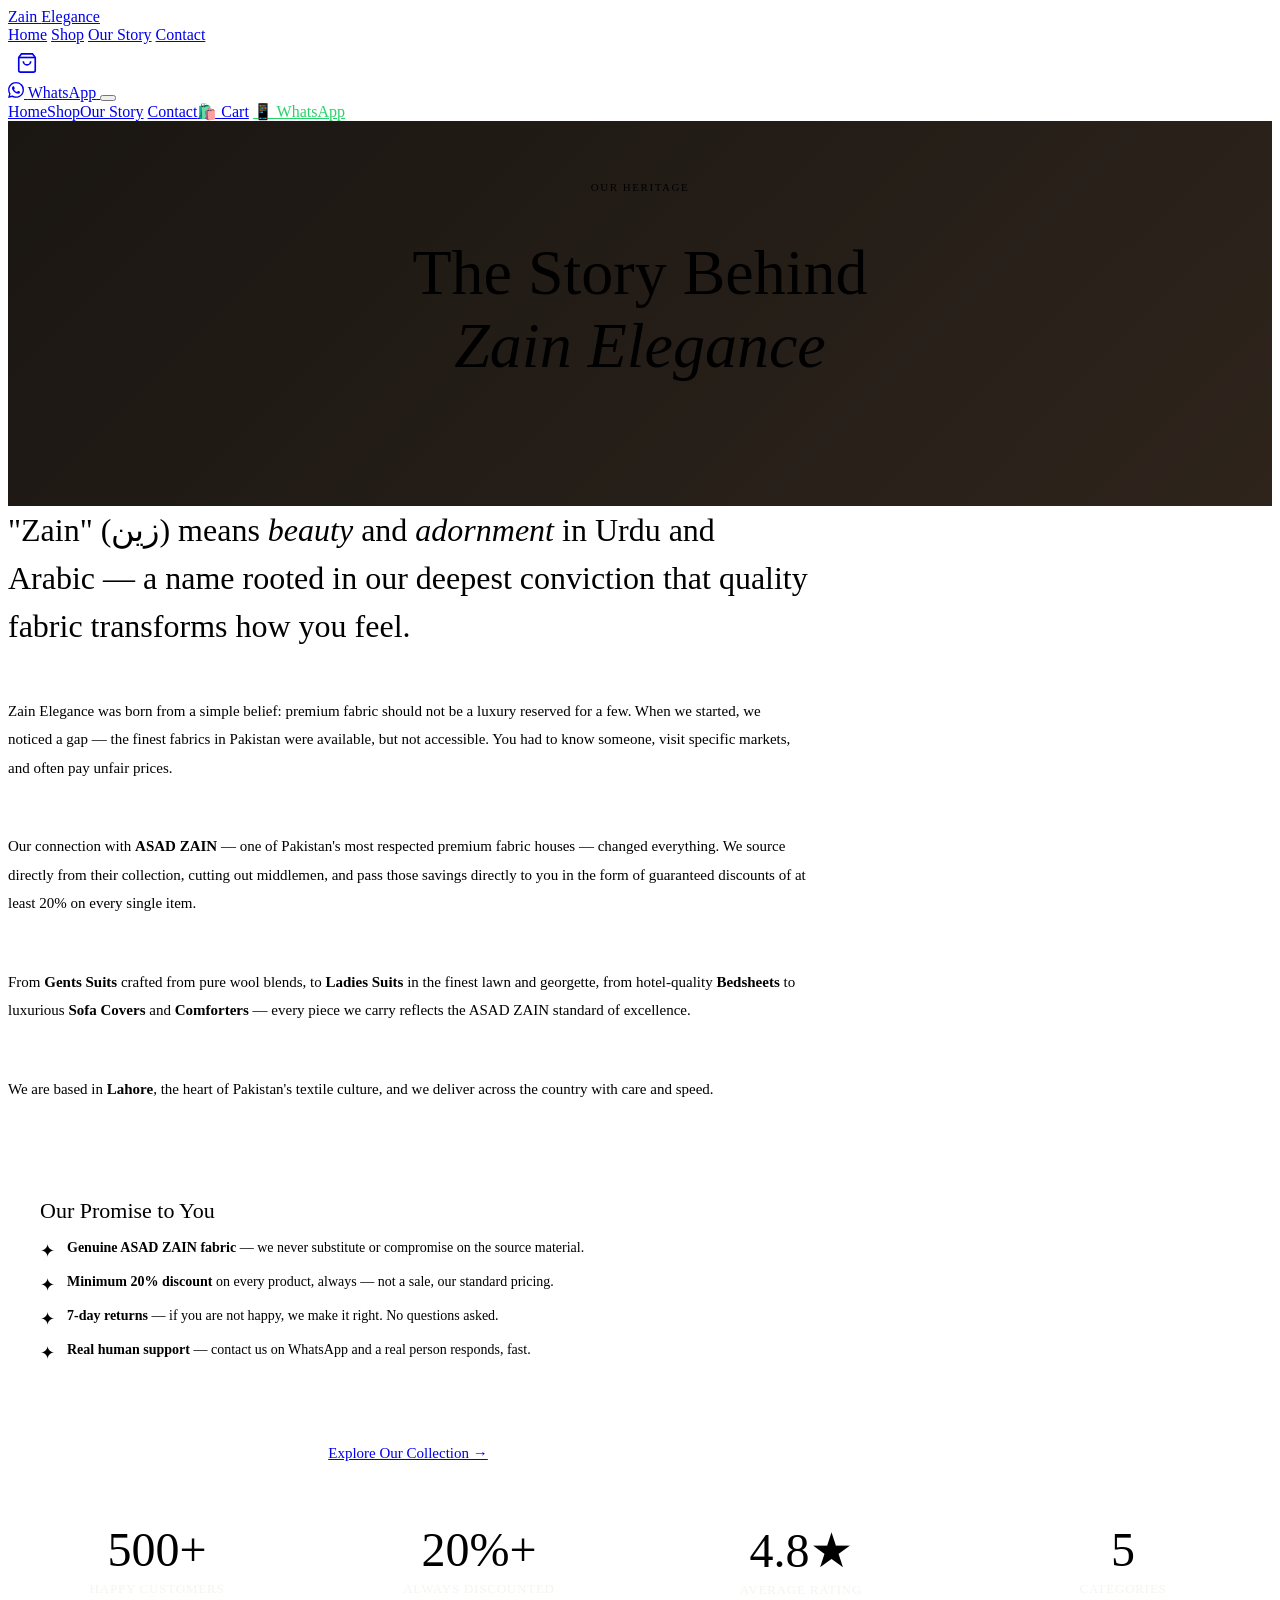
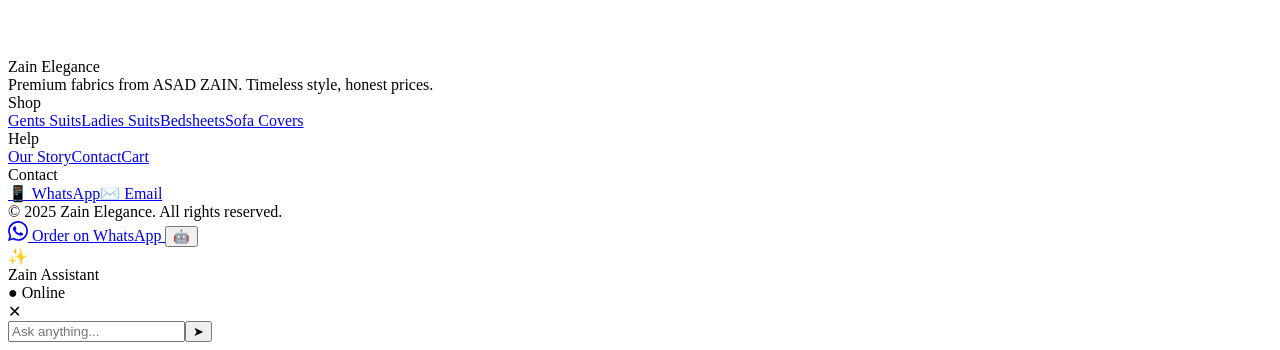
==== about.html @ bb75eb42 "Add files via upload" ====
<!DOCTYPE html>
<html lang="en">
<head>
  <meta charset="UTF-8">
  <meta name="viewport" content="width=device-width, initial-scale=1.0">
  <title>Our Story — Zain Elegance</title>
  <link rel="stylesheet" href="assets/css/style.css">
  <link rel="icon" href="data:image/svg+xml,<svg xmlns='http://www.w3.org/2000/svg' viewBox='0 0 100 100'><text y='.9em' font-size='90'>🪡</text></svg>">
</head>
<body>

<nav class="nav">
  <div class="nav-inner">
    <a href="index.html" class="nav-logo">Zain <span>Elegance</span></a>
    <div class="nav-links">
      <a href="index.html">Home</a>
      <a href="shop.html">Shop</a>
      <a href="about.html" class="active">Our Story</a>
      <a href="contact.html">Contact</a>
    </div>
    <div class="nav-actions">
      <a href="cart.html" style="position:relative;display:flex;align-items:center;padding:8px">
        <svg width="22" height="22" fill="none" stroke="currentColor" stroke-width="1.8" viewBox="0 0 24 24"><path d="M6 2L3 6v14a2 2 0 002 2h14a2 2 0 002-2V6l-3-4z"/><line x1="3" y1="6" x2="21" y2="6"/><path d="M16 10a4 4 0 01-8 0"/></svg>
        <span class="cart-count" style="position:absolute;top:2px;right:2px;width:16px;height:16px;background:var(--gold);color:white;border-radius:50%;font-size:10px;font-weight:600;display:none;align-items:center;justify-content:center">0</span>
      </a>
      <a href="https://wa.me/923XXXXXXXXX" target="_blank" class="nav-whatsapp">
        <svg width="16" height="16" viewBox="0 0 24 24" fill="currentColor"><path d="M17.472 14.382c-.297-.149-1.758-.867-2.03-.967-.273-.099-.471-.148-.67.15-.197.297-.767.966-.94 1.164-.173.199-.347.223-.644.075-.297-.15-1.255-.463-2.39-1.475-.883-.788-1.48-1.761-1.653-2.059-.173-.297-.018-.458.13-.606.134-.133.298-.347.446-.52.149-.174.198-.298.298-.497.099-.198.05-.371-.025-.52-.075-.149-.669-1.612-.916-2.207-.242-.579-.487-.5-.669-.51-.173-.008-.371-.01-.57-.01-.198 0-.52.074-.792.372-.272.297-1.04 1.016-1.04 2.479 0 1.462 1.065 2.875 1.213 3.074.149.198 2.096 3.2 5.077 4.487.709.306 1.262.489 1.694.625.712.227 1.36.195 1.871.118.571-.085 1.758-.719 2.006-1.413.248-.694.248-1.289.173-1.413-.074-.124-.272-.198-.57-.347m-5.421 7.403h-.004a9.87 9.87 0 01-5.031-1.378l-.361-.214-3.741.982.998-3.648-.235-.374a9.86 9.86 0 01-1.51-5.26c.001-5.45 4.436-9.884 9.888-9.884 2.64 0 5.122 1.03 6.988 2.898a9.825 9.825 0 012.893 6.994c-.003 5.45-4.437 9.884-9.885 9.884m8.413-18.297A11.815 11.815 0 0012.05 0C5.495 0 .16 5.335.157 11.892c0 2.096.547 4.142 1.588 5.945L.057 24l6.305-1.654a11.882 11.882 0 005.683 1.448h.005c6.554 0 11.89-5.335 11.893-11.893A11.821 11.821 0 0020.885 3.488"/></svg>
        <span>WhatsApp</span>
      </a>
      <button class="nav-hamburger" id="nav-hamburger"><span></span><span></span><span></span></button>
    </div>
  </div>
</nav>
<div class="mobile-menu" id="mobile-menu">
  <a href="index.html">Home</a><a href="shop.html">Shop</a><a href="about.html">Our Story</a>
  <a href="contact.html">Contact</a><a href="cart.html">🛍️ Cart</a>
  <a href="https://wa.me/923XXXXXXXXX" target="_blank" style="color:#25D366">📱 WhatsApp</a>
</div>

<!-- HERO -->
<div style="padding-top:var(--nav-h);background:linear-gradient(135deg,#1A1612,#2E241C);padding-bottom:80px">
  <div class="container" style="padding-top:60px;text-align:center">
    <div style="font-size:11px;letter-spacing:.14em;text-transform:uppercase;color:var(--gold-light);margin-bottom:12px">Our Heritage</div>
    <h1 style="font-family:var(--font-display);font-size:clamp(36px,6vw,64px);font-weight:300;color:var(--cream);line-height:1.15">The Story Behind<br><em style="color:var(--gold-light)">Zain Elegance</em></h1>
  </div>
</div>

<!-- STORY CONTENT -->
<section class="section">
  <div class="container" style="max-width:800px">

    <div style="font-family:var(--font-display);font-size:clamp(22px,3vw,32px);font-weight:300;color:var(--ink);line-height:1.5;margin-bottom:32px">
      "Zain" (زین) means <em>beauty</em> and <em>adornment</em> in Urdu and Arabic — a name rooted in our deepest conviction that quality fabric transforms how you feel.
    </div>

    <div style="font-size:15px;color:var(--ink-soft);line-height:1.9;display:flex;flex-direction:column;gap:20px">
      <p>Zain Elegance was born from a simple belief: premium fabric should not be a luxury reserved for a few. When we started, we noticed a gap — the finest fabrics in Pakistan were available, but not accessible. You had to know someone, visit specific markets, and often pay unfair prices.</p>
      <p>Our connection with <strong>ASAD ZAIN</strong> — one of Pakistan's most respected premium fabric houses — changed everything. We source directly from their collection, cutting out middlemen, and pass those savings directly to you in the form of guaranteed discounts of at least 20% on every single item.</p>
      <p>From <strong>Gents Suits</strong> crafted from pure wool blends, to <strong>Ladies Suits</strong> in the finest lawn and georgette, from hotel-quality <strong>Bedsheets</strong> to luxurious <strong>Sofa Covers</strong> and <strong>Comforters</strong> — every piece we carry reflects the ASAD ZAIN standard of excellence.</p>
      <p>We are based in <strong>Lahore</strong>, the heart of Pakistan's textile culture, and we deliver across the country with care and speed.</p>
    </div>

    <div style="margin:48px 0;padding:32px;background:var(--gold-pale);border-radius:var(--radius-lg);border-left:4px solid var(--gold)">
      <div style="font-family:var(--font-display);font-size:22px;font-weight:400;color:var(--ink);margin-bottom:8px">Our Promise to You</div>
      <div style="display:flex;flex-direction:column;gap:12px;margin-top:16px">
        <div style="display:flex;gap:12px;align-items:flex-start;font-size:14px;color:var(--ink-soft)">
          <span style="color:var(--gold);font-size:18px;flex-shrink:0">✦</span>
          <span><strong>Genuine ASAD ZAIN fabric</strong> — we never substitute or compromise on the source material.</span>
        </div>
        <div style="display:flex;gap:12px;align-items:flex-start;font-size:14px;color:var(--ink-soft)">
          <span style="color:var(--gold);font-size:18px;flex-shrink:0">✦</span>
          <span><strong>Minimum 20% discount</strong> on every product, always — not a sale, our standard pricing.</span>
        </div>
        <div style="display:flex;gap:12px;align-items:flex-start;font-size:14px;color:var(--ink-soft)">
          <span style="color:var(--gold);font-size:18px;flex-shrink:0">✦</span>
          <span><strong>7-day returns</strong> — if you are not happy, we make it right. No questions asked.</span>
        </div>
        <div style="display:flex;gap:12px;align-items:flex-start;font-size:14px;color:var(--ink-soft)">
          <span style="color:var(--gold);font-size:18px;flex-shrink:0">✦</span>
          <span><strong>Real human support</strong> — contact us on WhatsApp and a real person responds, fast.</span>
        </div>
      </div>
    </div>

    <div style="text-align:center">
      <a href="shop.html" class="btn-primary" style="font-size:15px;padding:14px 32px">Explore Our Collection →</a>
    </div>
  </div>
</section>

<!-- Stats -->
<div style="background:var(--ink);padding:60px 0">
  <div class="container">
    <div style="display:grid;grid-template-columns:repeat(4,1fr);gap:24px;text-align:center" class="stats-grid">
      <div>
        <div style="font-family:var(--font-display);font-size:48px;font-weight:300;color:var(--gold-light)">500+</div>
        <div style="font-size:13px;color:rgba(240,234,224,.5);margin-top:4px;text-transform:uppercase;letter-spacing:.06em">Happy Customers</div>
      </div>
      <div>
        <div style="font-family:var(--font-display);font-size:48px;font-weight:300;color:var(--gold-light)">20%+</div>
        <div style="font-size:13px;color:rgba(240,234,224,.5);margin-top:4px;text-transform:uppercase;letter-spacing:.06em">Always Discounted</div>
      </div>
      <div>
        <div style="font-family:var(--font-display);font-size:48px;font-weight:300;color:var(--gold-light)">4.8★</div>
        <div style="font-size:13px;color:rgba(240,234,224,.5);margin-top:4px;text-transform:uppercase;letter-spacing:.06em">Average Rating</div>
      </div>
      <div>
        <div style="font-family:var(--font-display);font-size:48px;font-weight:300;color:var(--gold-light)">5</div>
        <div style="font-size:13px;color:rgba(240,234,224,.5);margin-top:4px;text-transform:uppercase;letter-spacing:.06em">Categories</div>
      </div>
    </div>
  </div>
</div>

<style>
@media(max-width:640px){.stats-grid{grid-template-columns:1fr 1fr!important;gap:16px!important}}
</style>

<!-- FOOTER -->
<footer class="footer">
  <div class="container">
    <div class="footer-grid">
      <div class="footer-brand">
        <div class="footer-logo">Zain <span>Elegance</span></div>
        <div class="footer-tagline">Premium fabrics from ASAD ZAIN. Timeless style, honest prices.</div>
      </div>
      <div><div class="footer-col-title">Shop</div><div class="footer-links"><a href="shop.html?cat=gents-suits">Gents Suits</a><a href="shop.html?cat=ladies-suits">Ladies Suits</a><a href="shop.html?cat=bedsheets">Bedsheets</a><a href="shop.html?cat=sofa-covers">Sofa Covers</a></div></div>
      <div><div class="footer-col-title">Help</div><div class="footer-links"><a href="about.html">Our Story</a><a href="contact.html">Contact</a><a href="cart.html">Cart</a></div></div>
      <div><div class="footer-col-title">Contact</div><div class="footer-links"><a href="https://wa.me/923XXXXXXXXX" target="_blank">📱 WhatsApp</a><a href="mailto:info@zainelegance.pk">✉️ Email</a></div></div>
    </div>
    <div class="footer-bottom"><div class="footer-copy">© 2025 Zain Elegance. All rights reserved.</div></div>
  </div>
</footer>

<a id="wa-float" href="https://wa.me/923XXXXXXXXX" target="_blank" class="wa-float">
  <svg width="20" height="20" viewBox="0 0 24 24" fill="currentColor"><path d="M17.472 14.382c-.297-.149-1.758-.867-2.03-.967-.273-.099-.471-.148-.67.15-.197.297-.767.966-.94 1.164-.173.199-.347.223-.644.075-.297-.15-1.255-.463-2.39-1.475-.883-.788-1.48-1.761-1.653-2.059-.173-.297-.018-.458.13-.606.134-.133.298-.347.446-.52.149-.174.198-.298.298-.497.099-.198.05-.371-.025-.52-.075-.149-.669-1.612-.916-2.207-.242-.579-.487-.5-.669-.51-.173-.008-.371-.01-.57-.01-.198 0-.52.074-.792.372-.272.297-1.04 1.016-1.04 2.479 0 1.462 1.065 2.875 1.213 3.074.149.198 2.096 3.2 5.077 4.487.709.306 1.262.489 1.694.625.712.227 1.36.195 1.871.118.571-.085 1.758-.719 2.006-1.413.248-.694.248-1.289.173-1.413-.074-.124-.272-.198-.57-.347m-5.421 7.403h-.004a9.87 9.87 0 01-5.031-1.378l-.361-.214-3.741.982.998-3.648-.235-.374a9.86 9.86 0 01-1.51-5.26c.001-5.45 4.436-9.884 9.888-9.884 2.64 0 5.122 1.03 6.988 2.898a9.825 9.825 0 012.893 6.994c-.003 5.45-4.437 9.884-9.885 9.884m8.413-18.297A11.815 11.815 0 0012.05 0C5.495 0 .16 5.335.157 11.892c0 2.096.547 4.142 1.588 5.945L.057 24l6.305-1.654a11.882 11.882 0 005.683 1.448h.005c6.554 0 11.89-5.335 11.893-11.893A11.821 11.821 0 0020.885 3.488"/></svg>
  Order on WhatsApp
</a>
<button class="chat-btn" id="chat-btn">🤖</button>
<div class="chat-window" id="chat-window">
  <div class="chat-header"><div class="chat-avatar">✨</div><div class="chat-header-text"><div class="chat-header-name">Zain Assistant</div><div class="chat-header-status">● Online</div></div><div class="chat-close" id="chat-close">✕</div></div>
  <div class="chat-messages" id="chat-messages"></div>
  <div class="chat-input-row"><input class="chat-input" id="chat-input" placeholder="Ask anything..." type="text"><button class="chat-send" id="chat-send">➤</button></div>
</div>

<script src="assets/js/cart.js"></script>
<script src="assets/js/ai-chat.js"></script>
</body>
</html>
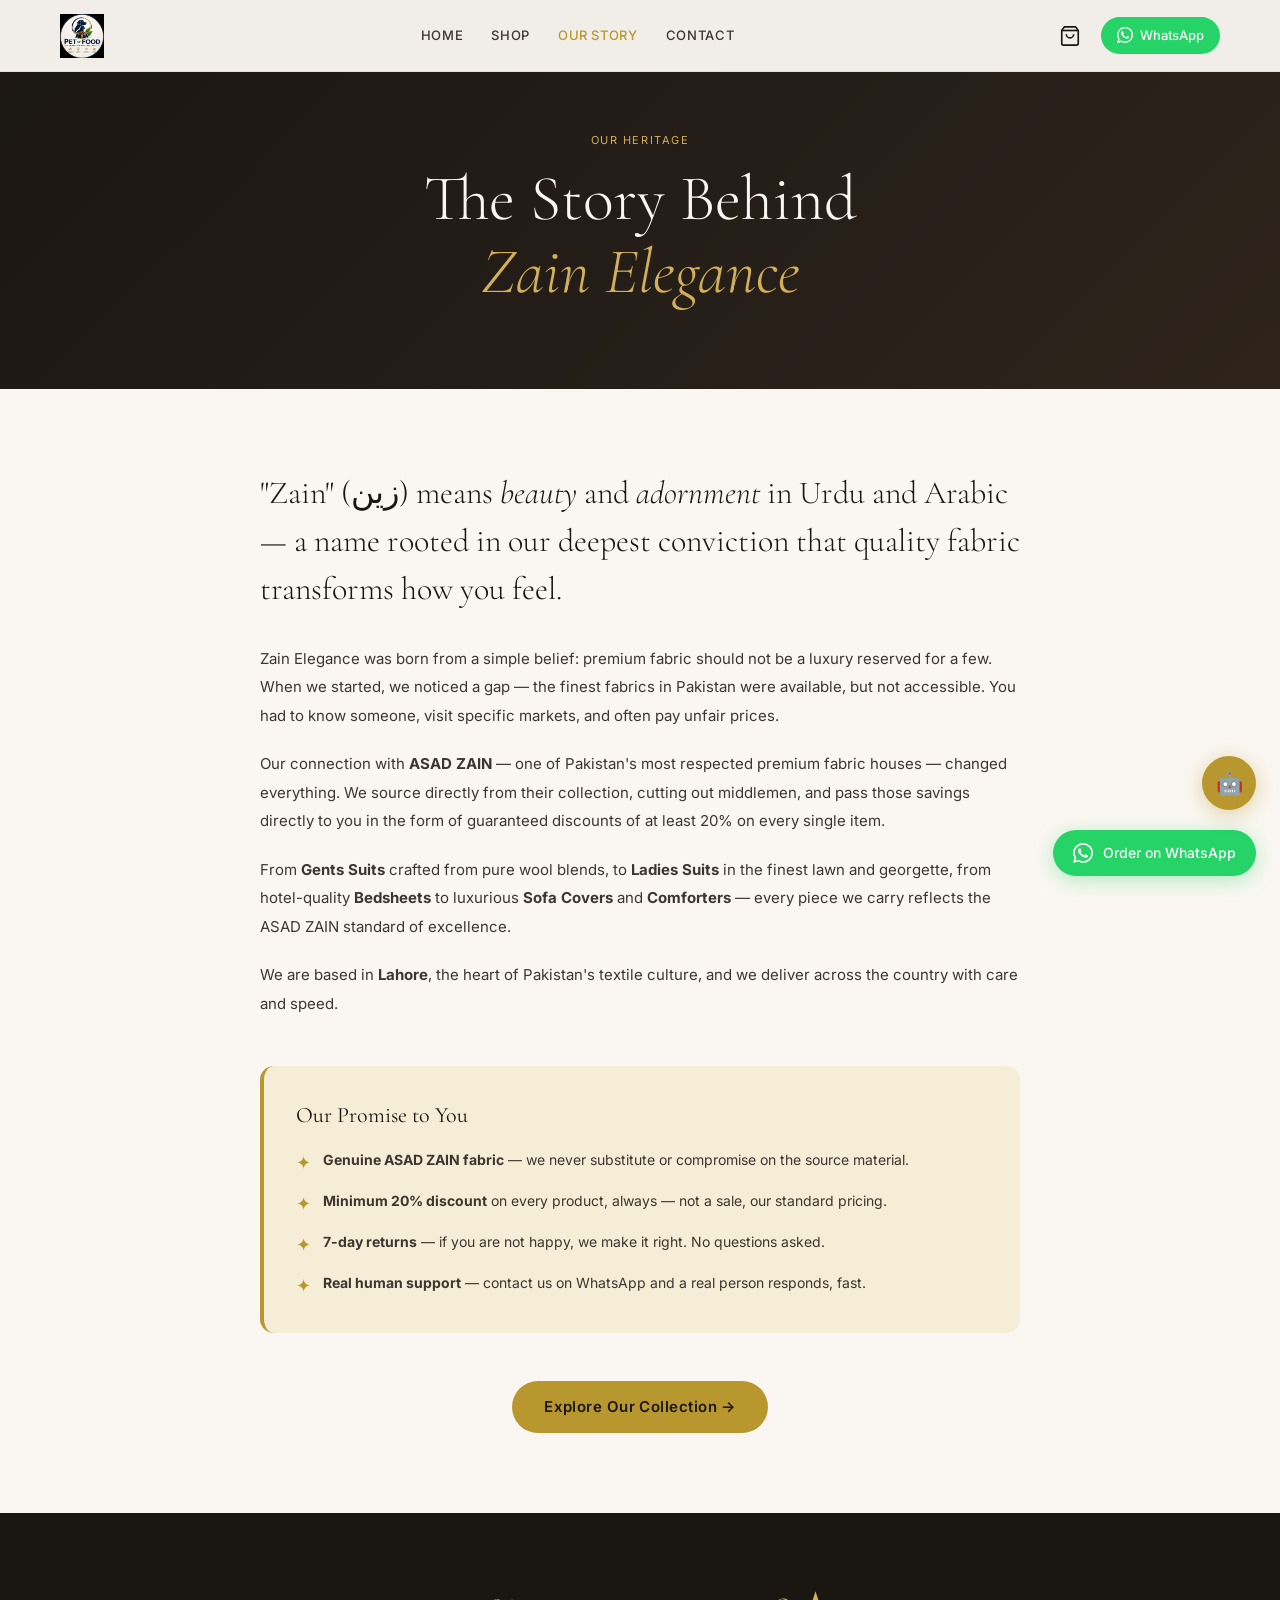
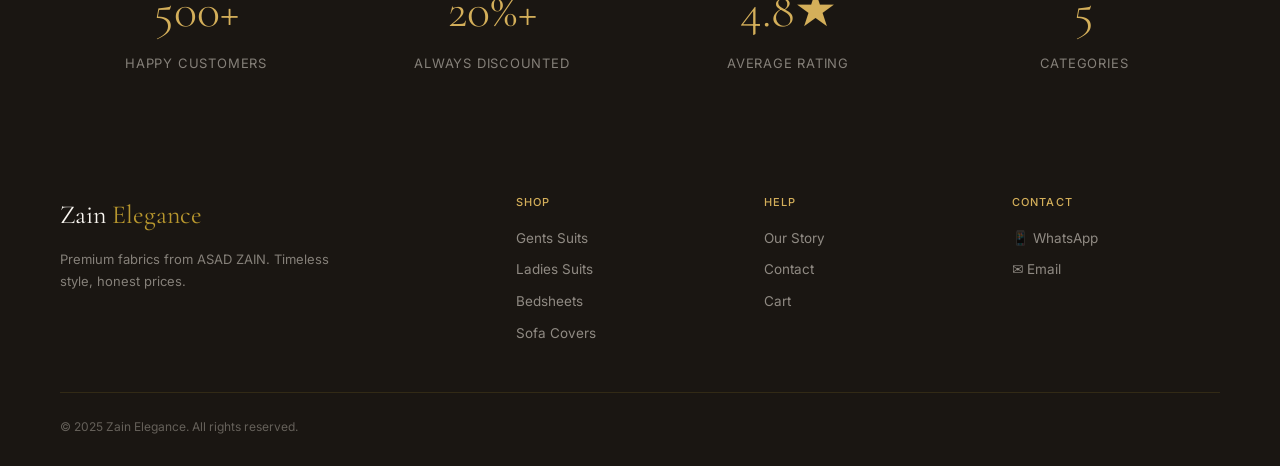
==== commit 60fbf8d2: "Add files via upload" ====
--- a/about.html
+++ b/about.html
@@ -11,7 +11,7 @@
 
 <nav class="nav">
   <div class="nav-inner">
-    <a href="index.html" class="nav-logo">Zain <span>Elegance</span></a>
+    <a href="index.html" class="nav-logo"><img src="assets/images/logo.jpeg" alt="Zain Elegance" style="height:44px;width:auto;display:block"></a>
     <div class="nav-links">
       <a href="index.html">Home</a>
       <a href="shop.html">Shop</a>
--- a/assets/css/style.css
+++ b/assets/css/style.css
@@ -0,0 +1,618 @@
+/* ═══════════════════════════════════════════
+   ZAIN ELEGANCE — Design System
+   Premium Fabric Store
+═══════════════════════════════════════════ */
+
+@import url('https://fonts.googleapis.com/css2?family=Cormorant+Garamond:ital,wght@0,300;0,400;0,500;0,600;1,300;1,400&family=Inter:wght@300;400;500;600&display=swap');
+
+/* ── Tokens ── */
+:root {
+  --gold:        #B8972E;
+  --gold-light:  #D4AF5A;
+  --gold-pale:   #F5EDD6;
+  --ink:         #1A1612;
+  --ink-soft:    #3D3530;
+  --warm-mid:    #6B5E52;
+  --warm-light:  #A89880;
+  --cream:       #FAF7F2;
+  --cream-deep:  #F0EAE0;
+  --white:       #FFFFFF;
+  --red-sale:    #C0392B;
+  --green-stock: #1E7E34;
+
+  --font-display: 'Cormorant Garamond', Georgia, serif;
+  --font-body:    'Inter', system-ui, sans-serif;
+
+  --shadow-sm: 0 1px 4px rgba(26,22,18,.07);
+  --shadow-md: 0 4px 20px rgba(26,22,18,.10);
+  --shadow-lg: 0 12px 48px rgba(26,22,18,.14);
+  --radius:    8px;
+  --radius-lg: 14px;
+
+  --nav-h: 72px;
+}
+
+/* ── Reset ── */
+*, *::before, *::after { box-sizing: border-box; margin: 0; padding: 0; }
+html { scroll-behavior: smooth; }
+body {
+  font-family: var(--font-body);
+  background: var(--cream);
+  color: var(--ink);
+  line-height: 1.6;
+  -webkit-font-smoothing: antialiased;
+}
+img { display: block; width: 100%; height: auto; }
+a { color: inherit; text-decoration: none; }
+button { cursor: pointer; border: none; background: none; font-family: inherit; }
+ul { list-style: none; }
+
+/* ── Utility ── */
+.container { max-width: 1200px; margin: 0 auto; padding: 0 20px; }
+.sr-only { position: absolute; left: -9999px; }
+.text-gold { color: var(--gold); }
+.text-center { text-align: center; }
+
+/* ═══════════════════════════════════════════
+   NAVIGATION
+═══════════════════════════════════════════ */
+.nav {
+  position: fixed; top: 0; left: 0; right: 0; z-index: 1000;
+  height: var(--nav-h);
+  background: rgba(250,247,242,0.96);
+  backdrop-filter: blur(12px);
+  border-bottom: 1px solid rgba(184,151,46,.15);
+  display: flex; align-items: center;
+}
+.nav-inner {
+  width: 100%; max-width: 1200px; margin: 0 auto; padding: 0 20px;
+  display: flex; align-items: center; justify-content: space-between; gap: 24px;
+}
+.nav-logo {
+  font-family: var(--font-display);
+  font-size: 24px; font-weight: 500;
+  color: var(--ink); letter-spacing: .02em;
+  white-space: nowrap;
+}
+.nav-logo span { color: var(--gold); }
+.nav-links {
+  display: flex; gap: 28px; align-items: center;
+}
+.nav-links a {
+  font-size: 13px; font-weight: 500; letter-spacing: .05em;
+  text-transform: uppercase; color: var(--ink-soft);
+  transition: color .2s;
+}
+.nav-links a:hover, .nav-links a.active { color: var(--gold); }
+.nav-actions { display: flex; align-items: center; gap: 12px; }
+.nav-whatsapp {
+  display: flex; align-items: center; gap: 7px;
+  padding: 8px 16px; border-radius: 24px;
+  background: #25D366; color: white;
+  font-size: 13px; font-weight: 500;
+  transition: opacity .2s;
+}
+.nav-whatsapp:hover { opacity: .88; }
+.nav-hamburger { display: none; flex-direction: column; gap: 5px; padding: 4px; }
+.nav-hamburger span { display: block; width: 22px; height: 2px; background: var(--ink); border-radius: 2px; transition: .25s; }
+
+/* Mobile nav */
+.mobile-menu {
+  display: none; position: fixed; top: var(--nav-h); left: 0; right: 0;
+  background: var(--cream); border-bottom: 1px solid var(--cream-deep);
+  padding: 20px; z-index: 999;
+  flex-direction: column; gap: 16px;
+}
+.mobile-menu.open { display: flex; }
+.mobile-menu a { font-size: 15px; color: var(--ink-soft); padding: 6px 0; border-bottom: 1px solid var(--cream-deep); }
+
+/* ═══════════════════════════════════════════
+   HERO
+═══════════════════════════════════════════ */
+.hero {
+  min-height: 100vh;
+  padding-top: var(--nav-h);
+  background: linear-gradient(135deg, #1A1612 0%, #2E241C 50%, #3D3530 100%);
+  display: flex; align-items: center;
+  position: relative; overflow: hidden;
+}
+.hero::before {
+  content: '';
+  position: absolute; inset: 0;
+  background: url("data:image/svg+xml,%3Csvg width='60' height='60' viewBox='0 0 60 60' xmlns='http://www.w3.org/2000/svg'%3E%3Cg fill='none' fill-rule='evenodd'%3E%3Cg fill='%23B8972E' fill-opacity='0.04'%3E%3Cpath d='M36 34v-4h-2v4h-4v2h4v4h2v-4h4v-2h-4zm0-30V0h-2v4h-4v2h4v4h2V6h4V4h-4zM6 34v-4H4v4H0v2h4v4h2v-4h4v-2H6zM6 4V0H4v4H0v2h4v4h2V6h4V4H6z'/%3E%3C/g%3E%3C/g%3E%3C/svg%3E");
+}
+.hero-content {
+  position: relative; z-index: 1;
+  max-width: 700px; padding: 60px 20px;
+}
+.hero-badge {
+  display: inline-block; font-size: 11px; letter-spacing: .12em;
+  text-transform: uppercase; color: var(--gold-light);
+  border: 1px solid rgba(184,151,46,.35);
+  padding: 6px 16px; border-radius: 24px; margin-bottom: 24px;
+}
+.hero h1 {
+  font-family: var(--font-display);
+  font-size: clamp(44px, 7vw, 82px);
+  font-weight: 300; line-height: 1.08;
+  color: var(--cream); letter-spacing: -.01em;
+  margin-bottom: 20px;
+}
+.hero h1 em { font-style: italic; color: var(--gold-light); }
+.hero p {
+  font-size: 16px; color: rgba(250,247,242,.65);
+  max-width: 480px; margin-bottom: 36px; line-height: 1.7;
+}
+.hero-actions { display: flex; gap: 12px; flex-wrap: wrap; }
+.btn-primary {
+  display: inline-flex; align-items: center; gap: 8px;
+  padding: 14px 28px; border-radius: 32px;
+  background: var(--gold); color: var(--ink);
+  font-size: 14px; font-weight: 600; letter-spacing: .03em;
+  transition: background .2s, transform .15s;
+}
+.btn-primary:hover { background: var(--gold-light); transform: translateY(-1px); }
+.btn-outline {
+  display: inline-flex; align-items: center; gap: 8px;
+  padding: 13px 26px; border-radius: 32px;
+  border: 1.5px solid rgba(250,247,242,.3); color: var(--cream);
+  font-size: 14px; font-weight: 500;
+  transition: border-color .2s, background .2s;
+}
+.btn-outline:hover { border-color: var(--gold-light); background: rgba(184,151,46,.08); }
+.hero-scroll {
+  position: absolute; bottom: 36px; left: 50%; transform: translateX(-50%);
+  display: flex; flex-direction: column; align-items: center; gap: 8px;
+  color: rgba(250,247,242,.4); font-size: 11px; letter-spacing: .1em;
+}
+.hero-scroll-line {
+  width: 1px; height: 40px;
+  background: linear-gradient(to bottom, rgba(184,151,46,.6), transparent);
+  animation: scrollLine 2s ease-in-out infinite;
+}
+@keyframes scrollLine { 0%,100% { opacity: .3 } 50% { opacity: 1 } }
+
+/* ═══════════════════════════════════════════
+   TRUST BAR
+═══════════════════════════════════════════ */
+.trust-bar {
+  background: var(--ink); color: var(--gold-pale);
+  padding: 16px 20px;
+}
+.trust-bar-inner {
+  max-width: 1200px; margin: 0 auto;
+  display: flex; justify-content: center;
+  gap: 40px; flex-wrap: wrap; align-items: center;
+}
+.trust-item {
+  display: flex; align-items: center; gap: 8px;
+  font-size: 12.5px; letter-spacing: .05em; text-transform: uppercase;
+}
+.trust-item svg { opacity: .7; }
+
+/* ═══════════════════════════════════════════
+   SECTION TITLES
+═══════════════════════════════════════════ */
+.section { padding: 80px 0; }
+.section-label {
+  font-size: 11px; letter-spacing: .15em; text-transform: uppercase;
+  color: var(--gold); margin-bottom: 10px;
+}
+.section-title {
+  font-family: var(--font-display);
+  font-size: clamp(30px, 5vw, 48px); font-weight: 400;
+  color: var(--ink); line-height: 1.15;
+}
+.section-sub {
+  font-size: 15px; color: var(--warm-mid);
+  margin-top: 10px; max-width: 560px;
+}
+.section-head { margin-bottom: 48px; }
+
+/* ═══════════════════════════════════════════
+   CATEGORY CARDS
+═══════════════════════════════════════════ */
+.categories-grid {
+  display: grid;
+  grid-template-columns: repeat(4, 1fr);
+  gap: 16px;
+}
+.cat-card {
+  border-radius: var(--radius-lg); overflow: hidden;
+  aspect-ratio: 3/4; position: relative;
+  cursor: pointer; transition: transform .3s;
+}
+.cat-card:hover { transform: translateY(-6px); }
+.cat-card:hover .cat-img { transform: scale(1.06); }
+.cat-img {
+  position: absolute; inset: 0;
+  background-size: cover; background-position: center;
+  transition: transform .5s ease;
+}
+.cat-overlay {
+  position: absolute; inset: 0;
+  background: linear-gradient(to top, rgba(26,22,18,.85) 0%, rgba(26,22,18,.15) 60%, transparent 100%);
+  display: flex; flex-direction: column; justify-content: flex-end;
+  padding: 24px 20px;
+}
+.cat-name {
+  font-family: var(--font-display); font-size: 22px; font-weight: 400;
+  color: var(--white); letter-spacing: .02em;
+}
+.cat-count { font-size: 12px; color: var(--gold-light); margin-top: 4px; }
+.cat-link {
+  display: inline-flex; align-items: center; gap: 6px;
+  font-size: 12px; color: var(--gold-pale);
+  margin-top: 10px; letter-spacing: .05em;
+  text-transform: uppercase;
+}
+
+/* Category background patterns (used when no real image) */
+.cat-gents    .cat-img { background-color: #2C3E50; background-image: linear-gradient(135deg, #2C3E50, #34495E); }
+.cat-ladies   .cat-img { background-color: #6D3B47; background-image: linear-gradient(135deg, #6D3B47, #8B4559); }
+.cat-bedsheet .cat-img { background-color: #2E4057; background-image: linear-gradient(135deg, #2E4057, #3D5A80); }
+.cat-sofa     .cat-img { background-color: #3D2B1F; background-image: linear-gradient(135deg, #3D2B1F, #5C3D26); }
+
+/* ═══════════════════════════════════════════
+   PRODUCT CARDS
+═══════════════════════════════════════════ */
+.products-grid {
+  display: grid;
+  grid-template-columns: repeat(auto-fill, minmax(260px, 1fr));
+  gap: 20px;
+}
+.product-card {
+  background: var(--white);
+  border-radius: var(--radius-lg);
+  overflow: hidden;
+  box-shadow: var(--shadow-sm);
+  transition: box-shadow .25s, transform .25s;
+  position: relative;
+}
+.product-card:hover { box-shadow: var(--shadow-md); transform: translateY(-3px); }
+.product-card.stockout { opacity: .75; }
+
+.product-img-wrap {
+  position: relative; aspect-ratio: 4/5; overflow: hidden;
+  background: var(--cream-deep);
+}
+.product-img-wrap img {
+  width: 100%; height: 100%; object-fit: cover;
+  transition: transform .45s ease;
+}
+.product-card:hover .product-img-wrap img { transform: scale(1.05); }
+
+/* Product image placeholder */
+.product-img-placeholder {
+  width: 100%; height: 100%;
+  display: flex; flex-direction: column; align-items: center; justify-content: center;
+  background: linear-gradient(135deg, var(--cream-deep), var(--cream));
+  color: var(--warm-light); gap: 8px;
+}
+.product-img-placeholder .ph-icon { font-size: 36px; opacity: .5; }
+.product-img-placeholder .ph-text { font-size: 12px; opacity: .6; }
+
+.discount-ribbon {
+  position: absolute; top: 12px; left: 12px;
+  background: var(--red-sale); color: white;
+  font-size: 11px; font-weight: 600; letter-spacing: .03em;
+  padding: 4px 10px; border-radius: 20px;
+}
+.stock-badge {
+  position: absolute; top: 12px; right: 12px;
+  font-size: 10.5px; font-weight: 500; letter-spacing: .05em;
+  padding: 4px 10px; border-radius: 20px;
+}
+.stock-badge.in-stock  { background: rgba(30,126,52,.12); color: var(--green-stock); }
+.stock-badge.stockout  { background: rgba(192,57,43,.12); color: var(--red-sale); }
+
+.product-body { padding: 16px; }
+.product-category {
+  font-size: 10px; letter-spacing: .1em; text-transform: uppercase;
+  color: var(--warm-light); margin-bottom: 4px;
+}
+.product-name {
+  font-family: var(--font-display); font-size: 18px; font-weight: 400;
+  color: var(--ink); line-height: 1.3; margin-bottom: 6px;
+}
+.product-fabric { font-size: 12px; color: var(--warm-mid); margin-bottom: 12px; }
+.product-pricing { display: flex; align-items: baseline; gap: 8px; margin-bottom: 12px; }
+.price-now { font-size: 20px; font-weight: 600; color: var(--ink); }
+.price-was { font-size: 14px; color: var(--warm-light); text-decoration: line-through; }
+.price-pct { font-size: 11px; font-weight: 600; color: var(--red-sale); }
+.product-actions { display: flex; gap: 8px; }
+.btn-order {
+  flex: 1; padding: 10px;
+  background: var(--ink); color: var(--cream);
+  border-radius: var(--radius); font-size: 13px; font-weight: 500;
+  transition: background .2s;
+}
+.btn-order:hover { background: var(--ink-soft); }
+.btn-order.disabled {
+  background: var(--warm-light); cursor: not-allowed;
+}
+.btn-wa {
+  width: 40px; height: 40px;
+  background: #25D366; color: white; border-radius: var(--radius);
+  display: flex; align-items: center; justify-content: center;
+  font-size: 18px; transition: opacity .2s;
+}
+.btn-wa:hover { opacity: .85; }
+
+/* ═══════════════════════════════════════════
+   FILTERS (shop page)
+═══════════════════════════════════════════ */
+.filters-bar {
+  display: flex; gap: 12px; flex-wrap: wrap; align-items: center;
+  padding: 20px 0; border-bottom: 1px solid var(--cream-deep);
+  margin-bottom: 32px;
+}
+.filter-btn {
+  padding: 8px 18px; border-radius: 24px;
+  border: 1.5px solid var(--cream-deep); background: var(--white);
+  font-size: 13px; color: var(--ink-soft); font-weight: 500;
+  transition: all .18s;
+}
+.filter-btn:hover { border-color: var(--gold); color: var(--gold); }
+.filter-btn.active { border-color: var(--gold); background: var(--gold); color: var(--white); }
+.filter-search {
+  flex: 1; min-width: 200px; max-width: 300px;
+  padding: 9px 14px; border-radius: 24px;
+  border: 1.5px solid var(--cream-deep); background: var(--white);
+  font-size: 13px; color: var(--ink); outline: none;
+  font-family: inherit;
+}
+.filter-search:focus { border-color: var(--gold); }
+.filter-sort {
+  padding: 9px 14px; border-radius: 24px;
+  border: 1.5px solid var(--cream-deep); background: var(--white);
+  font-size: 13px; color: var(--ink); outline: none;
+  font-family: inherit; cursor: pointer;
+}
+
+/* ═══════════════════════════════════════════
+   REVIEWS
+═══════════════════════════════════════════ */
+.reviews-trigger {
+  display: flex; align-items: center; gap: 12px;
+  padding: 16px 0; cursor: pointer;
+  border-top: 1px solid var(--cream-deep);
+  border-bottom: 1px solid var(--cream-deep);
+}
+.stars { display: flex; gap: 3px; }
+.star { color: #E6AC2F; font-size: 15px; }
+.star.half { color: #ccc; }
+.review-summary { font-size: 14px; color: var(--ink-soft); }
+.reviews-toggle { margin-left: auto; font-size: 13px; color: var(--gold); font-weight: 500; }
+.reviews-section {
+  display: none; padding: 24px 0; border-bottom: 1px solid var(--cream-deep);
+}
+.reviews-section.open { display: block; }
+.review-card {
+  background: var(--cream); border-radius: var(--radius);
+  padding: 16px; margin-bottom: 12px;
+}
+.review-header { display: flex; align-items: center; gap: 10px; margin-bottom: 8px; }
+.review-avatar {
+  width: 36px; height: 36px; border-radius: 50%;
+  background: var(--gold-pale); color: var(--gold);
+  display: flex; align-items: center; justify-content: center;
+  font-family: var(--font-display); font-size: 16px; font-weight: 500;
+}
+.review-name { font-size: 14px; font-weight: 500; color: var(--ink); }
+.review-date { font-size: 12px; color: var(--warm-light); }
+.review-text { font-size: 13.5px; color: var(--ink-soft); line-height: 1.6; }
+.review-verified { font-size: 11px; color: var(--green-stock); margin-top: 6px; }
+
+/* Add Review Form */
+.add-review-form { margin-top: 24px; padding-top: 24px; border-top: 1px solid var(--cream-deep); }
+.add-review-form h4 { font-family: var(--font-display); font-size: 20px; font-weight: 400; margin-bottom: 16px; }
+.form-group { margin-bottom: 14px; }
+.form-group label { font-size: 12px; font-weight: 500; letter-spacing: .05em; text-transform: uppercase; color: var(--warm-mid); display: block; margin-bottom: 6px; }
+.form-group input,
+.form-group textarea {
+  width: 100%; padding: 10px 14px;
+  border: 1.5px solid var(--cream-deep); border-radius: var(--radius);
+  font-size: 14px; font-family: inherit; color: var(--ink);
+  background: var(--white); outline: none; resize: vertical;
+  transition: border-color .18s;
+}
+.form-group input:focus,
+.form-group textarea:focus { border-color: var(--gold); }
+.star-select { display: flex; gap: 6px; font-size: 24px; cursor: pointer; }
+.star-select span { color: #ccc; transition: color .15s; }
+.star-select span.lit { color: #E6AC2F; }
+.btn-submit {
+  padding: 11px 24px; background: var(--gold); color: var(--white);
+  border-radius: var(--radius); font-size: 14px; font-weight: 500;
+  transition: background .2s;
+}
+.btn-submit:hover { background: var(--gold-light); }
+
+/* ═══════════════════════════════════════════
+   ABOUT / FABRIC STORY SECTION
+═══════════════════════════════════════════ */
+.fabric-story {
+  background: var(--ink); color: var(--cream-deep); padding: 100px 0;
+}
+.fabric-story .section-title { color: var(--cream); }
+.fabric-story .section-label { color: var(--gold-light); }
+.fabric-story p { color: rgba(240,234,224,.7); font-size: 15px; line-height: 1.8; margin-top: 16px; }
+.fabric-story-grid { display: grid; grid-template-columns: 1fr 1fr; gap: 60px; align-items: center; }
+.fabric-stats { display: grid; grid-template-columns: 1fr 1fr; gap: 20px; margin-top: 32px; }
+.fabric-stat { padding: 20px; border: 1px solid rgba(184,151,46,.2); border-radius: var(--radius); }
+.fabric-stat-num { font-family: var(--font-display); font-size: 36px; font-weight: 300; color: var(--gold-light); }
+.fabric-stat-label { font-size: 12px; color: rgba(240,234,224,.55); margin-top: 4px; }
+.fabric-img-mock {
+  aspect-ratio: 4/5; border-radius: var(--radius-lg);
+  background: linear-gradient(135deg, #2E241C, #3D3530);
+  display: flex; align-items: center; justify-content: center;
+  font-family: var(--font-display); font-size: 80px; color: rgba(184,151,46,.2);
+}
+
+/* ═══════════════════════════════════════════
+   AI CHAT WIDGET
+═══════════════════════════════════════════ */
+.chat-btn {
+  position: fixed; bottom: 90px; right: 24px; z-index: 900;
+  width: 54px; height: 54px; border-radius: 50%;
+  background: var(--gold); color: white;
+  box-shadow: 0 4px 20px rgba(184,151,46,.4);
+  display: flex; align-items: center; justify-content: center;
+  font-size: 22px; transition: transform .2s, box-shadow .2s;
+}
+.chat-btn:hover { transform: scale(1.08); box-shadow: 0 6px 28px rgba(184,151,46,.5); }
+.chat-window {
+  position: fixed; bottom: 158px; right: 24px; z-index: 900;
+  width: 340px; max-height: 480px;
+  background: var(--white); border-radius: var(--radius-lg);
+  box-shadow: var(--shadow-lg); display: none; flex-direction: column;
+  border: 1px solid var(--cream-deep);
+}
+.chat-window.open { display: flex; }
+.chat-header {
+  background: var(--ink); color: var(--cream);
+  padding: 14px 16px; border-radius: var(--radius-lg) var(--radius-lg) 0 0;
+  display: flex; align-items: center; gap: 10px;
+}
+.chat-avatar {
+  width: 34px; height: 34px; border-radius: 50%;
+  background: var(--gold); display: flex; align-items: center; justify-content: center;
+  font-size: 15px;
+}
+.chat-header-text { flex: 1; }
+.chat-header-name { font-size: 14px; font-weight: 500; }
+.chat-header-status { font-size: 11px; color: var(--gold-light); }
+.chat-close { font-size: 18px; color: rgba(250,247,242,.5); cursor: pointer; transition: color .2s; }
+.chat-close:hover { color: var(--cream); }
+.chat-messages {
+  flex: 1; overflow-y: auto; padding: 16px; display: flex; flex-direction: column; gap: 10px;
+}
+.chat-msg {
+  max-width: 80%; padding: 9px 13px; border-radius: 14px; font-size: 13.5px; line-height: 1.5;
+}
+.chat-msg.bot { background: var(--cream); color: var(--ink); border-bottom-left-radius: 4px; }
+.chat-msg.user { background: var(--gold); color: white; margin-left: auto; border-bottom-right-radius: 4px; }
+.chat-typing { display: flex; gap: 4px; padding: 10px 14px; }
+.chat-typing span { width: 7px; height: 7px; background: var(--warm-light); border-radius: 50%; animation: typing .8s ease-in-out infinite; }
+.chat-typing span:nth-child(2) { animation-delay: .15s; }
+.chat-typing span:nth-child(3) { animation-delay: .3s; }
+@keyframes typing { 0%,100% { transform: translateY(0) } 50% { transform: translateY(-5px); opacity: .4; } }
+.chat-input-row {
+  display: flex; gap: 8px; padding: 12px;
+  border-top: 1px solid var(--cream-deep);
+}
+.chat-input {
+  flex: 1; padding: 8px 12px; border-radius: 20px;
+  border: 1.5px solid var(--cream-deep); font-size: 13px;
+  font-family: inherit; outline: none; background: var(--cream);
+}
+.chat-input:focus { border-color: var(--gold); }
+.chat-send {
+  width: 36px; height: 36px; border-radius: 50%;
+  background: var(--gold); color: white;
+  display: flex; align-items: center; justify-content: center;
+  font-size: 14px; transition: opacity .2s;
+}
+.chat-send:hover { opacity: .85; }
+
+/* ═══════════════════════════════════════════
+   WHATSAPP FLOAT
+═══════════════════════════════════════════ */
+.wa-float {
+  position: fixed; bottom: 24px; right: 24px; z-index: 900;
+  display: flex; align-items: center; gap: 10px;
+  background: #25D366; color: white;
+  padding: 12px 20px; border-radius: 32px;
+  box-shadow: 0 4px 20px rgba(37,211,102,.35);
+  font-size: 14px; font-weight: 500;
+  transition: transform .2s, box-shadow .2s;
+}
+.wa-float:hover { transform: translateY(-2px); box-shadow: 0 6px 28px rgba(37,211,102,.45); }
+.wa-float svg { flex-shrink: 0; }
+
+/* ═══════════════════════════════════════════
+   FOOTER
+═══════════════════════════════════════════ */
+.footer {
+  background: var(--ink); color: var(--cream-deep);
+  padding: 60px 0 30px;
+}
+.footer-grid {
+  display: grid; grid-template-columns: 2fr 1fr 1fr 1fr; gap: 40px;
+  margin-bottom: 48px;
+}
+.footer-brand { max-width: 280px; }
+.footer-logo {
+  font-family: var(--font-display); font-size: 26px; font-weight: 400;
+  color: var(--cream); margin-bottom: 12px;
+}
+.footer-logo span { color: var(--gold); }
+.footer-tagline { font-size: 13px; color: rgba(240,234,224,.5); line-height: 1.7; }
+.footer-col-title {
+  font-size: 11px; letter-spacing: .1em; text-transform: uppercase;
+  color: var(--gold-light); margin-bottom: 16px; font-weight: 500;
+}
+.footer-links { display: flex; flex-direction: column; gap: 10px; }
+.footer-links a { font-size: 13.5px; color: rgba(240,234,224,.55); transition: color .2s; }
+.footer-links a:hover { color: var(--gold-light); }
+.footer-bottom {
+  border-top: 1px solid rgba(184,151,46,.15); padding-top: 24px;
+  display: flex; justify-content: space-between; align-items: center; flex-wrap: wrap; gap: 12px;
+}
+.footer-copy { font-size: 12px; color: rgba(240,234,224,.35); }
+.footer-badges { display: flex; gap: 10px; }
+.footer-badge {
+  font-size: 11px; padding: 4px 10px; border-radius: 20px;
+  border: 1px solid rgba(184,151,46,.2); color: rgba(240,234,224,.4);
+}
+
+/* ═══════════════════════════════════════════
+   MODAL (product detail quick view)
+═══════════════════════════════════════════ */
+.modal-overlay {
+  display: none; position: fixed; inset: 0; z-index: 1100;
+  background: rgba(26,22,18,.7); backdrop-filter: blur(4px);
+  align-items: center; justify-content: center; padding: 20px;
+}
+.modal-overlay.open { display: flex; }
+.modal-box {
+  background: var(--white); border-radius: var(--radius-lg);
+  width: 100%; max-width: 720px; max-height: 90vh;
+  overflow-y: auto; position: relative;
+}
+.modal-close {
+  position: absolute; top: 16px; right: 16px;
+  width: 32px; height: 32px; border-radius: 50%;
+  background: var(--cream); color: var(--ink-soft);
+  font-size: 18px; display: flex; align-items: center; justify-content: center;
+  cursor: pointer; z-index: 10; transition: background .2s;
+}
+.modal-close:hover { background: var(--cream-deep); }
+.modal-grid { display: grid; grid-template-columns: 1fr 1fr; }
+.modal-img { aspect-ratio: 4/5; background: var(--cream-deep); border-radius: var(--radius-lg) 0 0 var(--radius-lg); overflow: hidden; }
+.modal-img img { width: 100%; height: 100%; object-fit: cover; }
+.modal-info { padding: 32px 28px; display: flex; flex-direction: column; }
+
+/* ═══════════════════════════════════════════
+   RESPONSIVE
+═══════════════════════════════════════════ */
+@media (max-width: 960px) {
+  .categories-grid { grid-template-columns: repeat(2, 1fr); }
+  .footer-grid { grid-template-columns: 1fr 1fr; }
+  .fabric-story-grid { grid-template-columns: 1fr; }
+  .fabric-img-mock { display: none; }
+}
+@media (max-width: 640px) {
+  .nav-links { display: none; }
+  .nav-hamburger { display: flex; }
+  .nav-whatsapp span { display: none; }
+  .categories-grid { grid-template-columns: repeat(2, 1fr); gap: 10px; }
+  .products-grid { grid-template-columns: repeat(2, 1fr); gap: 12px; }
+  .footer-grid { grid-template-columns: 1fr; }
+  .hero h1 { font-size: 38px; }
+  .trust-bar-inner { gap: 20px; }
+  .chat-window { width: calc(100vw - 32px); right: 16px; }
+  .modal-grid { grid-template-columns: 1fr; }
+  .modal-img { border-radius: var(--radius-lg) var(--radius-lg) 0 0; }
+}
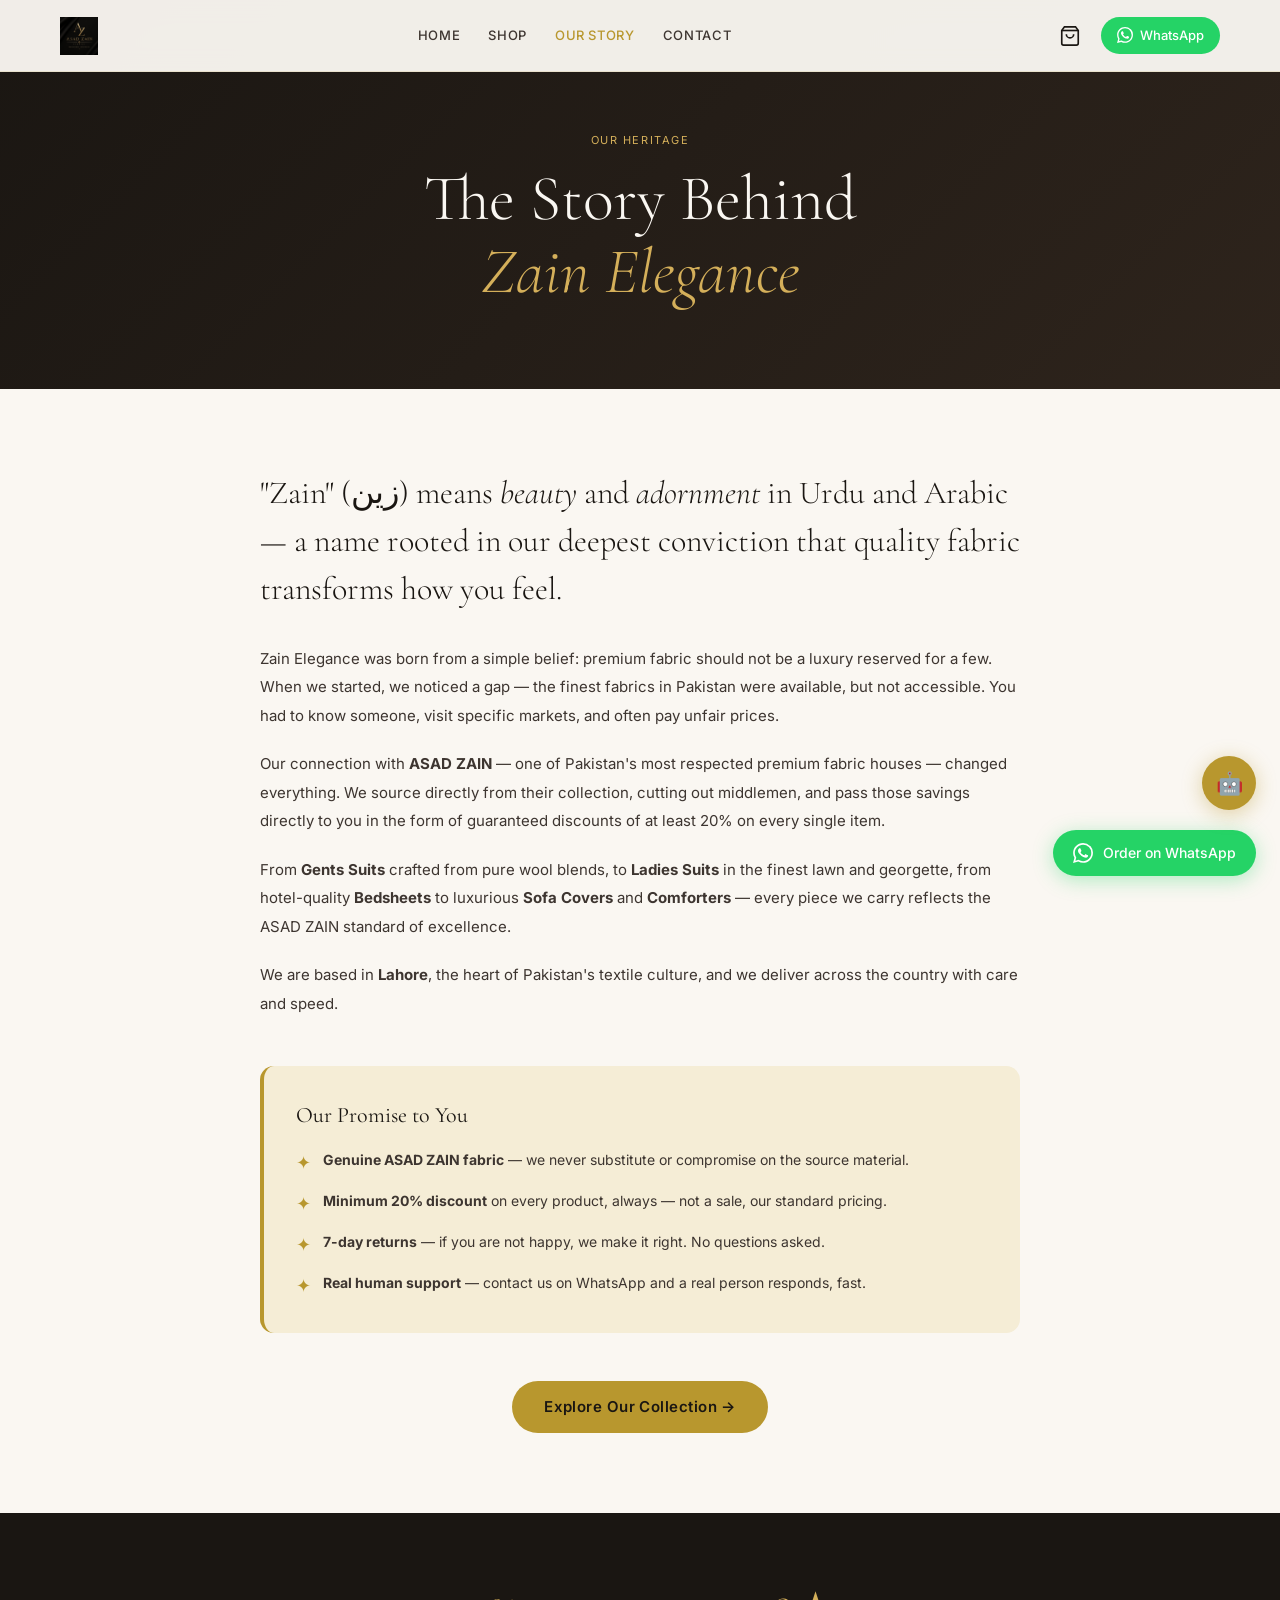
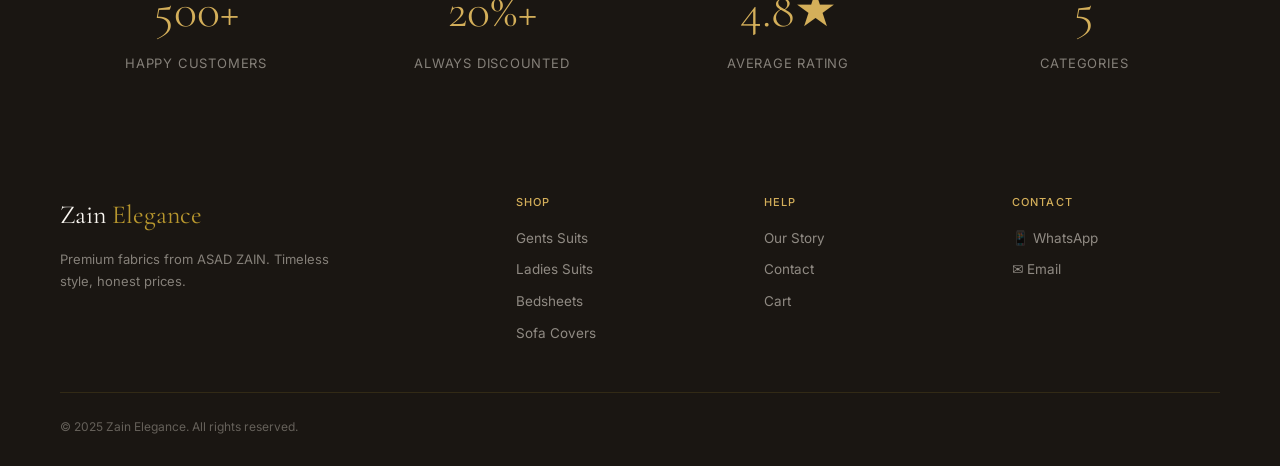
==== commit fcb856d7: "Add files via upload" ====
--- a/about.html
+++ b/about.html
@@ -11,7 +11,7 @@
 
 <nav class="nav">
   <div class="nav-inner">
-    <a href="index.html" class="nav-logo"><img src="assets/images/logo.jpeg" alt="Zain Elegance" style="height:44px;width:auto;display:block"></a>
+    <a href="index.html" class="nav-logo"><img src="assets/images/logo.jpeg" alt="Zain Elegance" style="height:38px;width:auto;display:block"></a>
     <div class="nav-links">
       <a href="index.html">Home</a>
       <a href="shop.html">Shop</a>
